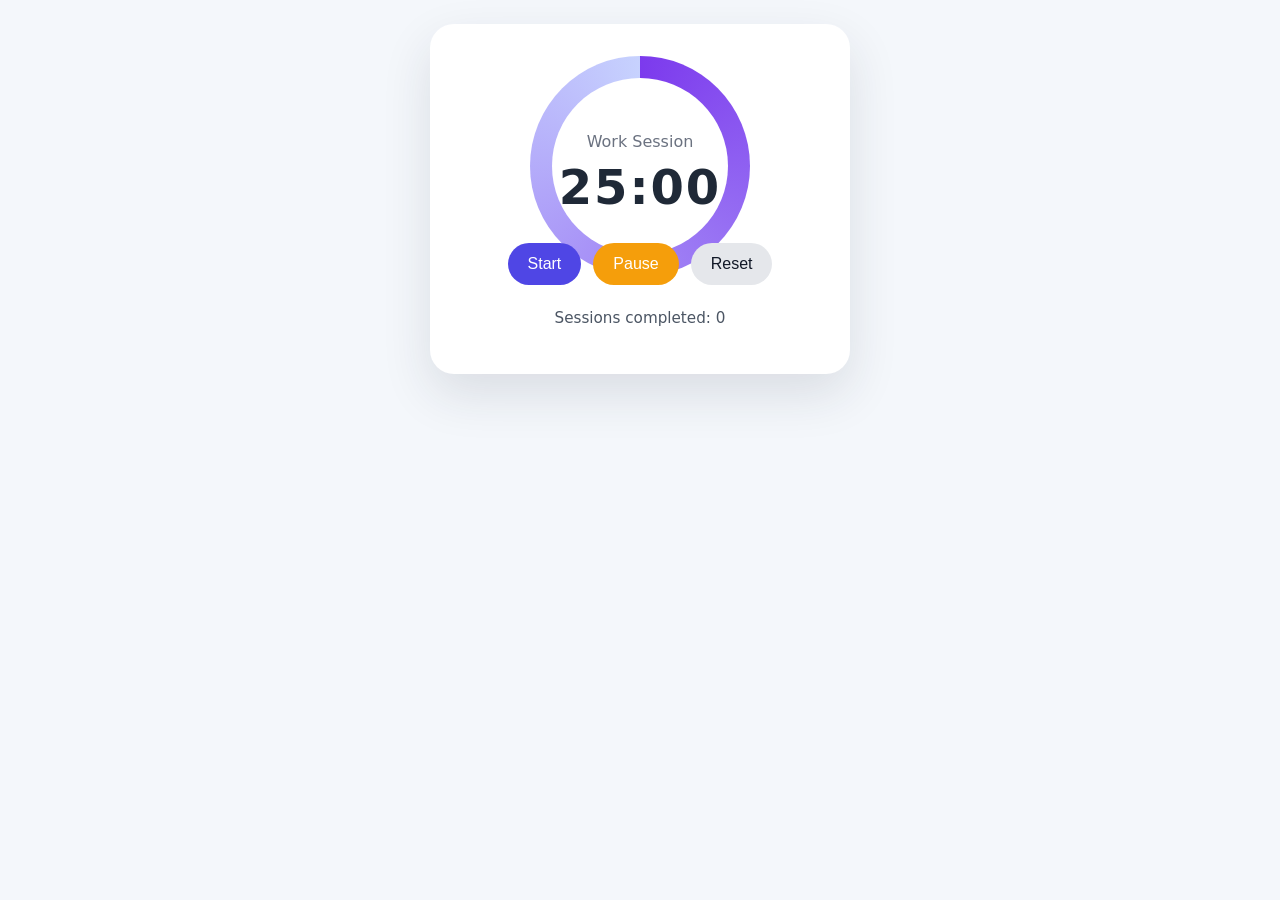
==== index.html @ 9412953f "Add Pomodoro timer scaffold Introduce a minimal Pomodoro app scaffold: index.html (markup for timer," ====
<!DOCTYPE html>
<html lang="en">
<head>
  <meta charset="UTF-8" />
  <meta name="viewport" content="width=device-width, initial-scale=1.0" />
  <title>Pomodoro Timer</title>
  <link rel="stylesheet" href="style.css" />
</head>
<body>
  <main class="app-shell">
    <section class="timer-card" aria-label="Pomodoro timer">
      <div class="progress-ring" aria-hidden="true">
        <div class="progress-ring__circle"></div>
      </div>

      <div class="timer-display">
        <p class="timer-label">Work Session</p>
        <p class="timer-value" id="timerValue">25:00</p>
      </div>

      <div class="controls">
        <button id="startButton" type="button">Start</button>
        <button id="pauseButton" type="button">Pause</button>
        <button id="resetButton" type="button">Reset</button>
      </div>

      <div class="session-info">
        <p>Sessions completed: <span id="sessionCount">0</span></p>
      </div>
    </section>
  </main>

  <script src="app.js"></script>
</body>
</html>
---- style.css ----
:root {
  color-scheme: light;
  font-family: system-ui, -apple-system, BlinkMacSystemFont, "Segoe UI", sans-serif;
  background: #f4f7fb;
  color: #1f2937;
}

* {
  box-sizing: border-box;
}

html, body {
  margin: 0;
  min-height: 100%;
}

body {
  display: grid;
  place-items: center;
  padding: 24px;
}

.app-shell {
  width: min(100%, 420px);
}

.timer-card {
  background: #fff;
  border-radius: 24px;
  box-shadow: 0 20px 50px rgba(31, 41, 55, 0.12);
  padding: 32px 24px;
  text-align: center;
}

.progress-ring {
  width: 220px;
  height: 220px;
  margin: 0 auto 24px;
  border-radius: 50%;
  background: radial-gradient(circle at center, #e8effc 45%, transparent 46%),
    conic-gradient(#7c3aed 0deg, #c7d2fe 360deg);
  display: grid;
  place-items: center;
}

.progress-ring__circle {
  width: 176px;
  height: 176px;
  border-radius: 50%;
  background: #fff;
}

.timer-display {
  margin-top: -168px;
  position: relative;
}

.timer-label {
  margin: 0 0 8px;
  font-size: 1rem;
  color: #6b7280;
}

.timer-value {
  margin: 0;
  font-size: 3rem;
  font-weight: 700;
  letter-spacing: 0.04em;
}

.controls {
  display: flex;
  justify-content: center;
  gap: 12px;
  flex-wrap: wrap;
  margin-top: 28px;
}

button {
  border: none;
  border-radius: 999px;
  padding: 12px 20px;
  font-size: 1rem;
  cursor: pointer;
  transition: transform 0.2s ease, background-color 0.2s ease;
}

button:hover,
button:focus-visible {
  transform: translateY(-1px);
}

#startButton {
  background: #4f46e5;
  color: white;
}

#pauseButton {
  background: #f59e0b;
  color: white;
}

#resetButton {
  background: #e5e7eb;
  color: #111827;
}

.session-info {
  margin-top: 24px;
  font-size: 0.95rem;
  color: #4b5563;
}
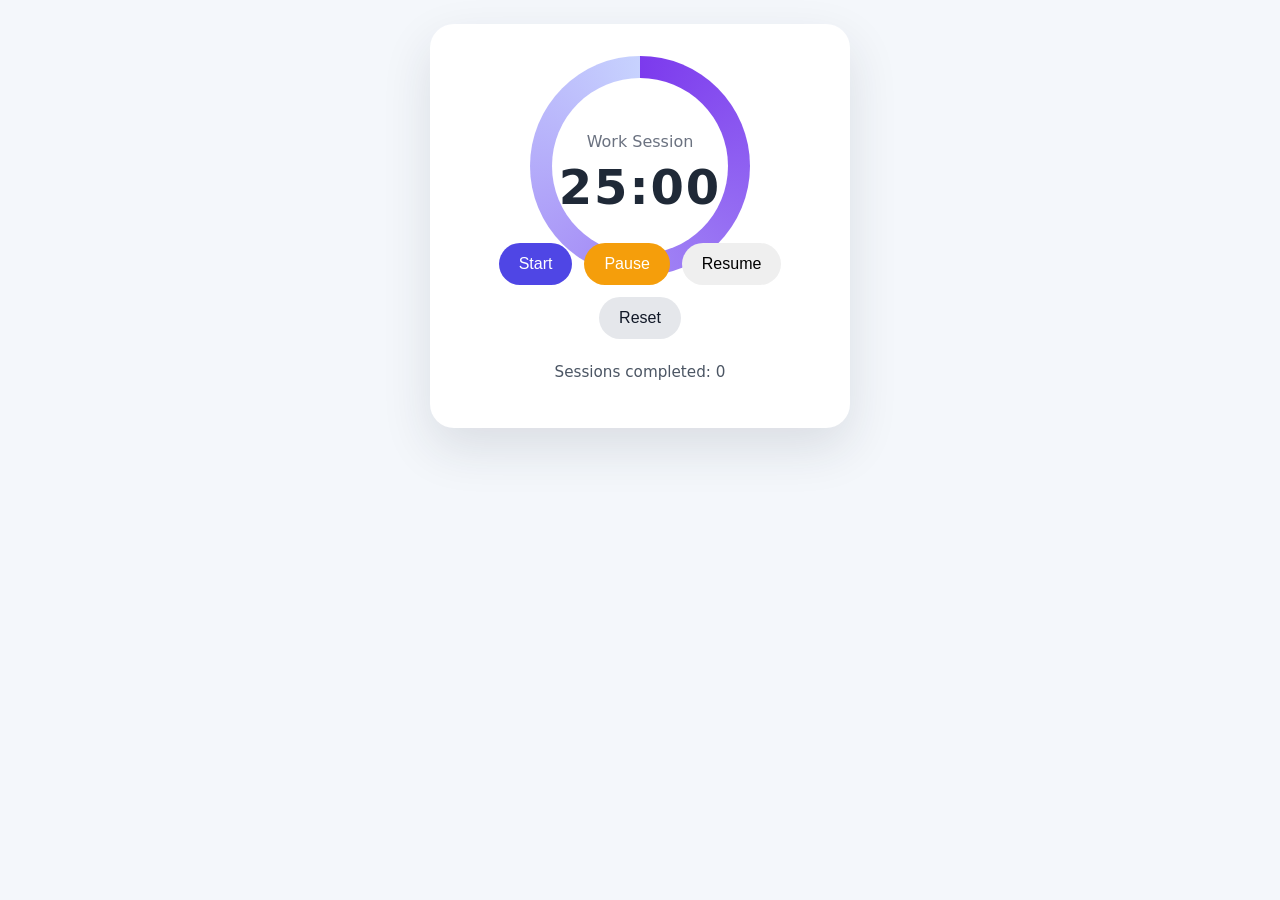
==== commit c125d19b: "Implement pause/resume/reset and add resume button Add a resume button to the UI and introduce a sim" ====
--- a/index.html
+++ b/index.html
@@ -21,6 +21,7 @@
       <div class="controls">
         <button id="startButton" type="button">Start</button>
         <button id="pauseButton" type="button">Pause</button>
+          <button id="resumeButton" type="button">Resume</button>
         <button id="resetButton" type="button">Reset</button>
       </div>
 
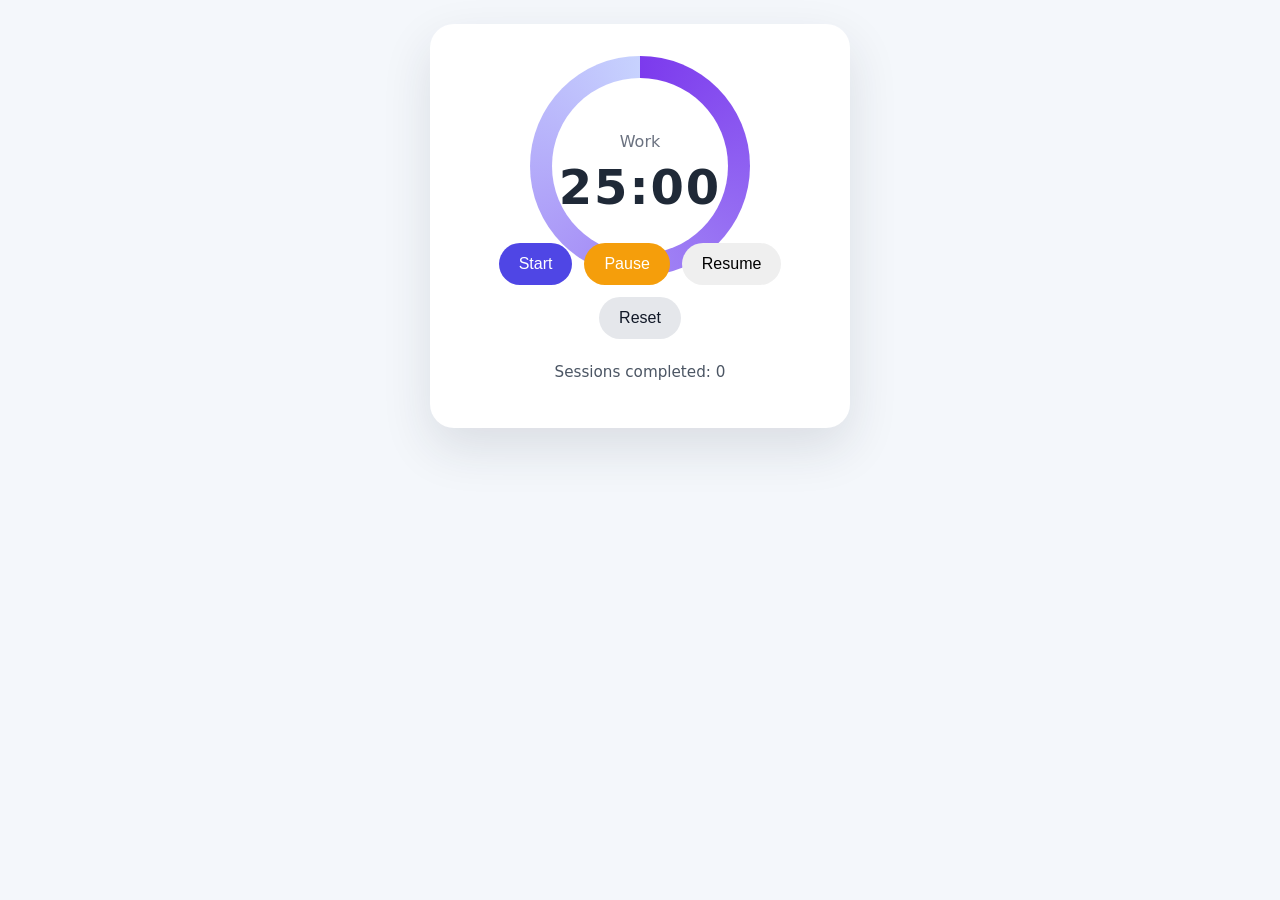
==== commit c8a31429: "Add break phase and phase label Introduce a break phase to the timer and wire up a UI label. Added B" ====
--- a/index.html
+++ b/index.html
@@ -14,7 +14,7 @@
       </div>
 
       <div class="timer-display">
-        <p class="timer-label">Work Session</p>
+        <p class="timer-label" id="phaseLabel">Work</p>
         <p class="timer-value" id="timerValue">25:00</p>
       </div>
 
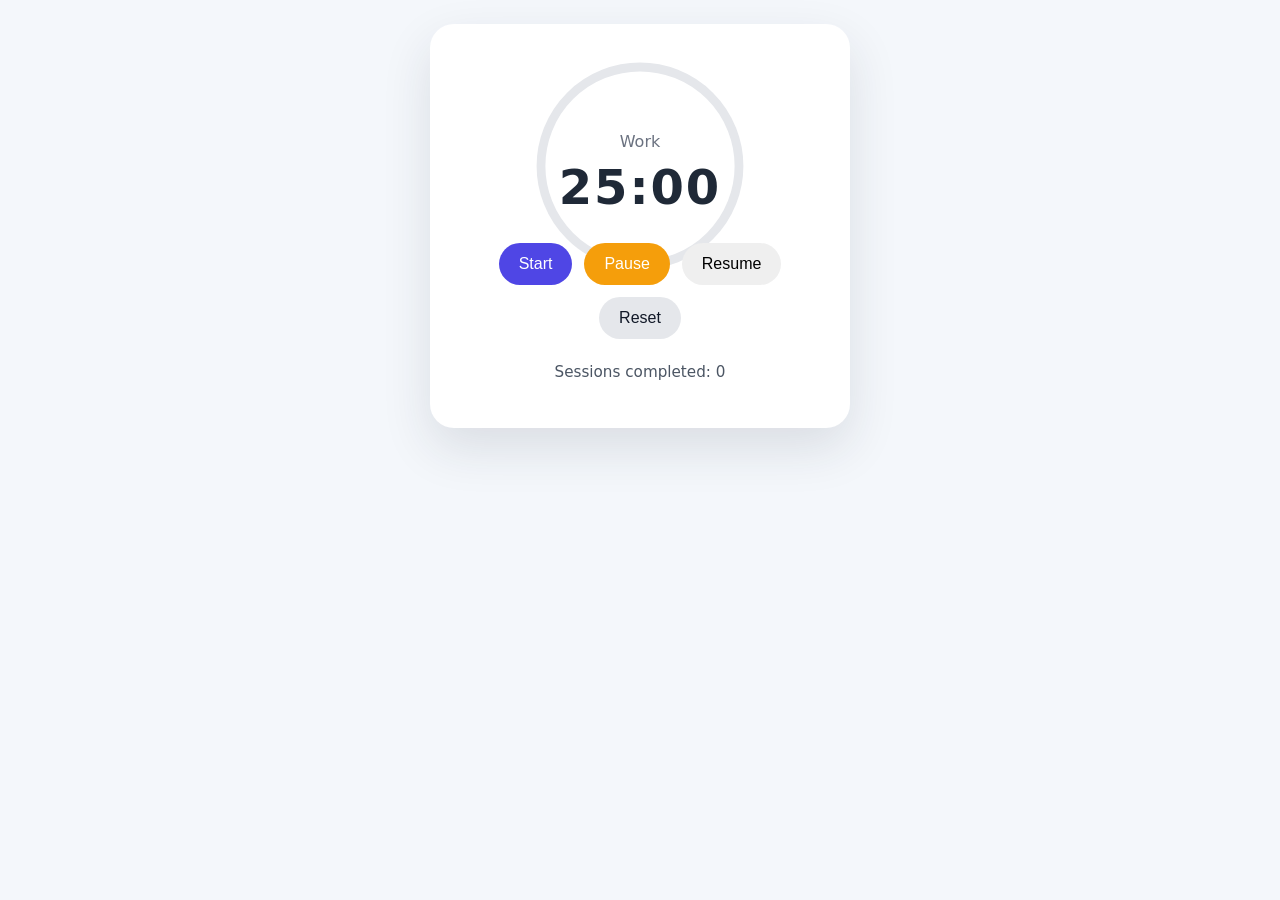
==== commit 43f3e58d: "Add SVG progress ring and update timer logic Replace the placeholder progress div with an SVG-based " ====
--- a/index.html
+++ b/index.html
@@ -9,9 +9,10 @@
 <body>
   <main class="app-shell">
     <section class="timer-card" aria-label="Pomodoro timer">
-      <div class="progress-ring" aria-hidden="true">
-        <div class="progress-ring__circle"></div>
-      </div>
+      <svg class="progress-ring" viewBox="0 0 200 200" aria-hidden="true">
+        <circle class="progress-ring__background" cx="100" cy="100" r="90" />
+        <circle class="progress-ring__foreground" cx="100" cy="100" r="90" id="foregroundCircle" />
+      </svg>
 
       <div class="timer-display">
         <p class="timer-label" id="phaseLabel">Work</p>
--- a/style.css
+++ b/style.css
@@ -36,18 +36,23 @@
   width: 220px;
   height: 220px;
   margin: 0 auto 24px;
-  border-radius: 50%;
-  background: radial-gradient(circle at center, #e8effc 45%, transparent 46%),
-    conic-gradient(#7c3aed 0deg, #c7d2fe 360deg);
-  display: grid;
-  place-items: center;
+  display: block;
 }
 
-.progress-ring__circle {
-  width: 176px;
-  height: 176px;
-  border-radius: 50%;
-  background: #fff;
+.progress-ring__background {
+  fill: none;
+  stroke: #e5e7eb;
+  stroke-width: 8;
+}
+
+.progress-ring__foreground {
+  fill: none;
+  stroke: #7c3aed;
+  stroke-width: 8;
+  stroke-linecap: round;
+  transform-origin: 100px 100px;
+  transform: rotate(-90deg);
+  transition: stroke-dashoffset 0.1s linear;
 }
 
 .timer-display {
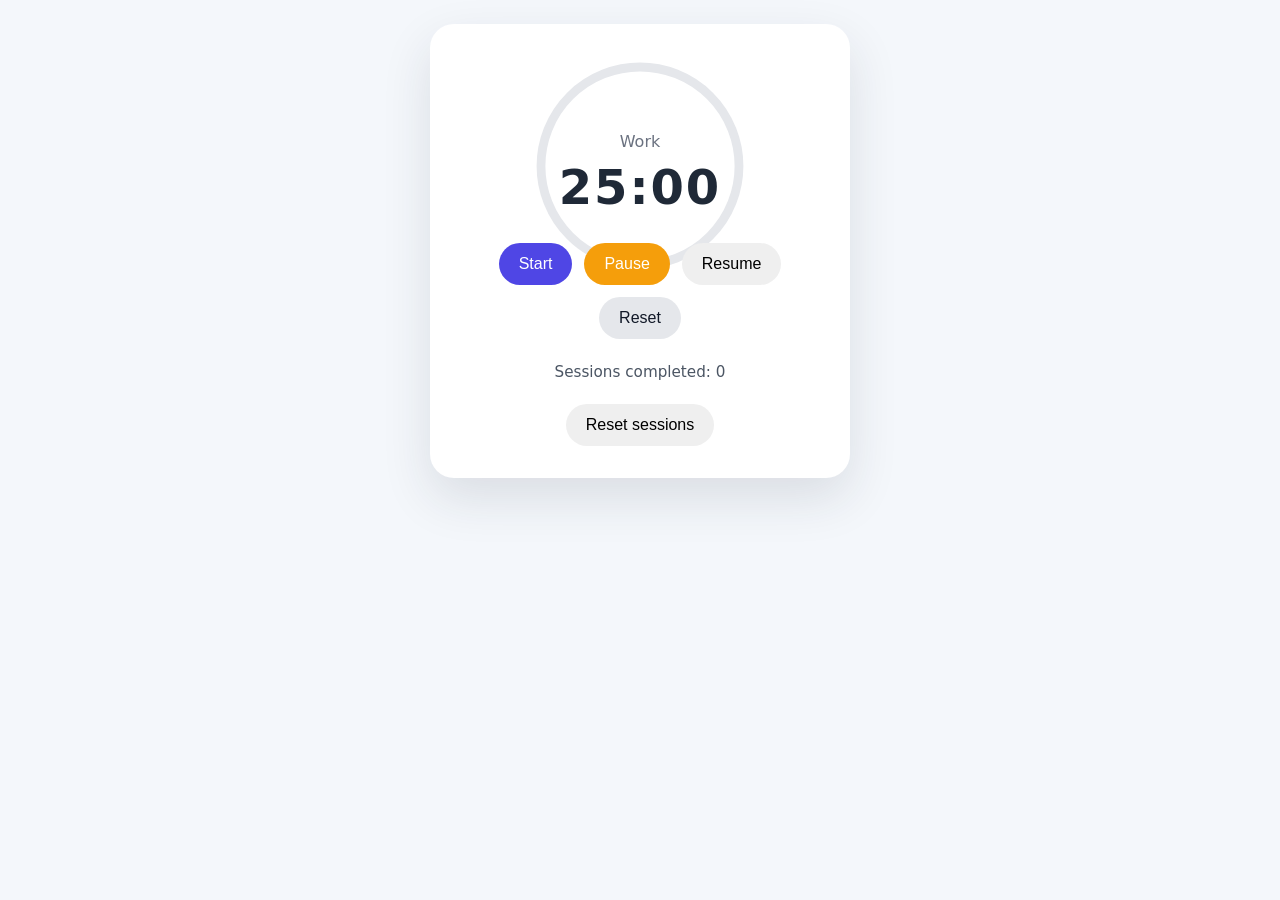
==== commit aee3135c: "Add session counter persisted to localStorage - Display session count next to timer - Increment coun" ====
--- a/index.html
+++ b/index.html
@@ -22,16 +22,17 @@
       <div class="controls">
         <button id="startButton" type="button">Start</button>
         <button id="pauseButton" type="button">Pause</button>
-          <button id="resumeButton" type="button">Resume</button>
+        <button id="resumeButton" type="button">Resume</button>
         <button id="resetButton" type="button">Reset</button>
       </div>
 
       <div class="session-info">
         <p>Sessions completed: <span id="sessionCount">0</span></p>
+        <button id="resetSessionsButton" type="button" style="margin-top: 8px;">Reset sessions</button>
       </div>
     </section>
   </main>
 
   <script src="app.js"></script>
 </body>
-</html>
+</html>
